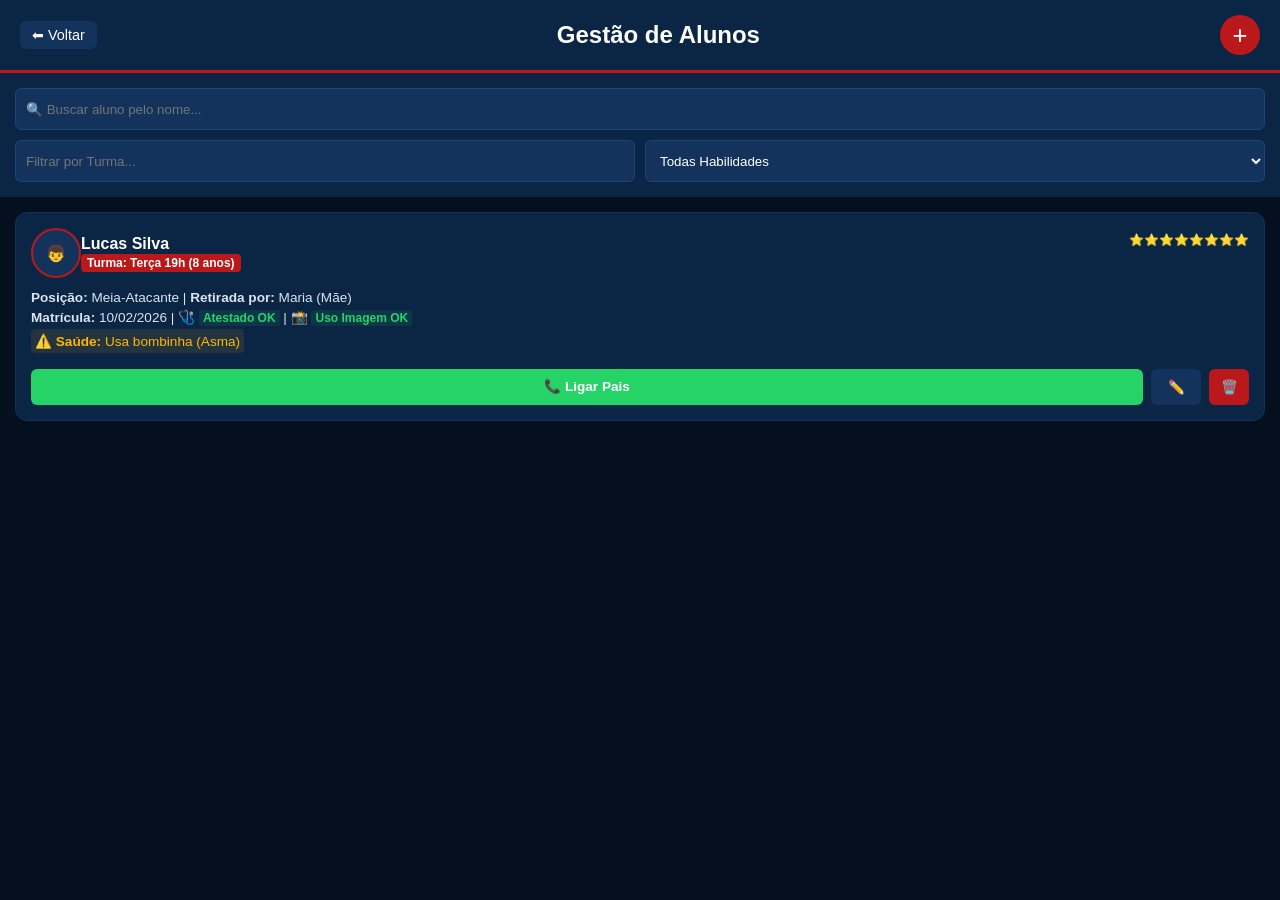
==== frontend/alunos/index.html @ 922cbb5a "feat: listagem de alunos atualizada com campos de saude e mascaras" ====
<!DOCTYPE html>
<html lang="pt-BR">
<head>
    <meta charset="UTF-8">
    <meta name="viewport" content="width=device-width, initial-scale=1.0">
    <title>FUT10 - Alunos</title>
    <link rel="stylesheet" href="style.css">
</head>
<body>
    <header class="main-header">
        <a href="../dashboard/index.html" class="btn-voltar">⬅ Voltar</a>
        <h2>Gestão de Alunos</h2>
        <button id="btn-novo-aluno" class="btn-add">+</button>
    </header>

    <section class="filtros-container">
        <input type="text" id="busca-nome" placeholder="🔍 Buscar aluno pelo nome...">
        <div class="filtros-seletores">
            <input type="text" id="filtro-turma-busca" placeholder="Filtrar por Turma...">
            <select id="filtro-habilidade">
                <option value="">Todas Habilidades</option>
                <option value="⭐⭐⭐⭐⭐⭐⭐⭐⭐⭐">⭐⭐⭐⭐⭐⭐⭐⭐⭐⭐ (10)</option>
                <option value="⭐⭐⭐⭐⭐⭐⭐⭐">⭐⭐⭐⭐⭐⭐⭐⭐+ (8+)</option>
            </select>
        </div>
    </section>

    <main class="alunos-lista" id="alunos-lista">
        <div class="aluno-card">
            <div class="aluno-header">
                <div class="aluno-foto-perfil" id="preview-card-foto">👦</div>
                <div class="aluno-titulo">
                    <h4>Lucas Silva</h4>
                    <span class="badge-categoria">Turma: Terça 19h (8 anos)</span>
                </div>
                <div class="aluno-estrelas">⭐⭐⭐⭐⭐⭐⭐⭐</div>
            </div>
            <div class="aluno-detalhes">
                <p><strong>Posição:</strong> Meia-Atacante | <strong>Retirada por:</strong> Maria (Mãe)</p>
                <p><strong>Matrícula:</strong> 10/02/2026 | 🩺 <strong class="badge-doc">Atestado OK</strong> | 📸 <strong class="badge-doc">Uso Imagem OK</strong></p>
                <p class="alerta-saude">⚠️ <strong>Saúde:</strong> Usa bombinha (Asma)</p>
            </div>
            <div class="aluno-acoes">
                <a href="tel:16999999999" class="btn-acao btn-ligar">📞 Ligar Pais</a>
                <button class="btn-acao btn-editar">✏️</button>
                <button class="btn-acao btn-excluir">🗑️</button>
            </div>
        </div>
    </main>
    <div id="modal-aluno" class="modal-overlay">
        <div class="modal-content">
            <div class="modal-header">
                <h3>Ficha Completa do Aluno</h3>
                <button id="btn-fechar-modal" class="btn-fechar">&times;</button>
            </div>

            <div class="tab-menu">
                <button class="tab-btn active" data-tab="dados-tecnicos">⚽ Técnico</button>
                <button class="tab-btn" data-tab="dados-responsaveis">👥 Família</button>
                <button class="tab-btn" data-tab="dados-saude">🏥 Saúde/Legal</button>
            </div>

            <form id="formAluno">
                <div id="dados-tecnicos" class="tab-content active">
                    <div class="foto-upload-container">
                        <div class="avatar-preview" id="foto-preview">📸</div>
                        <label class="btn-upload-foto">Selecionar Foto do Aluno<input type="file" accept="image/*" id="foto-aluno" style="display:none;"></label>
                    </div>
                    <div class="form-group"><label>Nome Completo:</label><input type="text" required></div>
                    <div class="form-row">
                        <div class="form-group"><label>Data Nascimento:</label><input type="date" id="data-nasc" required></div>
                        <div class="form-group"><label>Idade Calculada:</label><input type="text" id="idade-aluno" readonly placeholder="Calculada automáticamente"></div>
                    </div>
                    <div class="form-row">
                        <div class="form-group"><label>Turma (Digitação Manual):</label><input type="text" placeholder="Ex: Terça e Quinta às 19h" required></div>
                        <div class="form-group">
                            <label>Habilidade:</label>
                            <select id="select-habilidade">
                                <option value="⭐">⭐ (1 Estrela)</option><option value="⭐⭐">⭐⭐ (2 Estrelas)</option><option value="⭐⭐⭐">⭐⭐⭐ (3 Estrelas)</option><option value="⭐⭐⭐⭐">⭐⭐⭐⭐ (4 Estrelas)</option><option value="⭐⭐⭐⭐⭐">⭐⭐⭐⭐⭐ (5 Estrelas)</option><option value="⭐⭐⭐⭐⭐⭐">⭐⭐⭐⭐⭐⭐ (6 Estrelas)</option><option value="⭐⭐⭐⭐⭐⭐⭐">⭐⭐⭐⭐⭐⭐⭐ (7 Estrelas)</option><option value="⭐⭐⭐⭐⭐⭐⭐⭐">⭐⭐⭐⭐⭐⭐⭐⭐ (8 Estrelas)</option><option value="⭐⭐⭐⭐⭐⭐⭐⭐⭐">⭐⭐⭐⭐⭐⭐⭐⭐⭐ (9 Estrelas)</option><option value="⭐⭐⭐⭐⭐⭐⭐⭐⭐⭐">⭐⭐⭐⭐⭐⭐⭐⭐⭐⭐ (10 Estrelas)</option>
                            </select>
                        </div>
                    </div>
                    <div class="form-group"><label>Dia da Semana / Horário das Aulas:</label><input type="text" placeholder="Ex: Seg e Qua - 08:30 às 10:00"></div>
                    <div class="form-row">
                        <div class="form-group">
                            <label>Posição em Campo:</label>
                            <select>
                                <option>Goleiro</option><option>Zagueiro Central</option><option>Quarto Zagueiro</option><option>Lateral Direito</option><option>Lateral Esquerdo</option><option>Ala Direito</option><option>Ala Esquerdo</option><option>Primeiro Volante</option><option>Segundo Volante</option><option>Meia Central</option><option>Meia Direita</option><option>Meia Esquerda</option><option>Meia-Armador</option><option>Meia-Atacante</option><option>Ponta Direita</option><option>Ponta Esquerda</option><option>Segundo Atacante</option><option>Centroavante</option>
                            </select>
                        </div>
                        <div class="form-group"><label>Pé Chutador:</label><select><option>Destro</option><option>Canhoto</option><option>Ambidestro</option></select></div>
                    </div>
                    <div class="form-row">
                        <div class="form-group"><label>Camiseta:</label><input type="text"></div>
                        <div class="form-group"><label>Short:</label><input type="text"></div>
                        <div class="form-group"><label>Meião:</label><input type="text"></div>
                    </div>
                </div>

                <div id="dados-responsaveis" class="tab-content">
                    <div class="form-row">
                        <div class="form-group"><label>Data da Matrícula:</label><input type="date" required></div>
                        <div class="form-group"><label>CPF da Criança:</label><input type="text" class="mask-cpf" placeholder="000.000.000-00"></div>
                    </div>
                    <div class="form-group"><label>Nome do Responsável:</label><input type="text" placeholder="Pai, mãe ou tutor" required></div>
                    <div class="form-group"><label>CPF do Responsável:</label><input type="text" class="mask-cpf" placeholder="000.000.000-00"></div>
                    <div class="form-row">
                        <div class="form-group"><label>WhatsApp Principal:</label><input type="tel" class="mask-celular" placeholder="(00) 00000-0000" required></div>
                        <div class="form-group"><label>Número de Emergência:</label><input type="tel" class="mask-celular" placeholder="(00) 00000-0000"></div>
                    </div>
                    <div class="form-group"><label>Quem está autorizado a retirar a criança?</label><input type="text" placeholder="Ex: Mãe Maria ou Avô José" required></div>
                    <div class="checkbox-group"><input type="checkbox" id="tem-irmao"><label for="tem-irmao">Tem irmão matriculado?</label></div>
                </div>

                <div id="dados-saude" class="tab-content">
                    <div class="checkbox-group safety-check"><input type="checkbox" id="atestado-dia"><label for="atestado-dia">Nordestino? 🩺 Atestado Médico em Dia?</label></div>
                    <div class="checkbox-group safety-check"><input type="checkbox" id="uso-imagem"><label for="uso-imagem">📸 Autorização de Uso de Imagem?</label></div>
                    <div class="form-group" style="margin-top:15px;"><label>Restrições de Saúde (Asma, Bronquite, Coração, etc):</label><textarea rows="2"></textarea></div>
                    <div class="form-group"><label>Alergias ou Medicamentos Contínuos:</label><input type="text"></div>
                    <div class="form-row">
                        <div class="form-group"><label>Convênio:</label><input type="text"></div>
                        <div class="form-group"><label>Nº Carteirinha:</label><input type="text"></div>
                    </div>
                </div>
                <button type="submit" class="btn-salvar-aluno">Salvar Ficha do Aluno</button>
            </form>
        </div>
    </div>
    <script src="script.js"></script>
</body>
</html>
---- frontend/alunos/style.css ----
* { margin: 0; padding: 0; box-sizing: border-box; font-family: sans-serif; }
body { background-color: #05101e; color: #ffffff; padding-bottom: 20px; }

.main-header {
    background-color: #0b2545; padding: 15px 20px; display: flex;
    justify-content: space-between; align-items: center; border-bottom: 3px solid #ba181b;
}
.btn-voltar { color: white; text-decoration: none; font-size: 0.9rem; background-color: #13335c; padding: 6px 12px; border-radius: 6px; }
.btn-add { background-color: #ba181b; color: white; border: none; width: 40px; height: 40px; border-radius: 50%; font-size: 1.6rem; cursor: pointer; }

.filtros-container { padding: 15px; background-color: #0b2545; margin-bottom: 15px; display: flex; flex-direction: column; gap: 10px; }
.filtros-container input, .filtros-container select { width: 100%; height: 42px; background-color: #13335c; border: 1px solid #1d4474; border-radius: 6px; color: white; padding: 0 10px; }
.filtros-seletores { display: flex; gap: 10px; }

.alunos-lista { padding: 0 15px; display: flex; flex-direction: column; gap: 15px; }
.aluno-card { background-color: #0b2545; border: 1px solid #13335c; border-radius: 12px; padding: 15px; }
.aluno-header { display: flex; align-items: center; margin-bottom: 12px; position: relative; }
.aluno-foto-perfil { width: 50px; height: 50px; background-color: #13335c; border-radius: 50%; display: flex; justify-content: center; align-items: center; overflow: hidden; border: 2px solid #ba181b; }
.aluno-foto-perfil img { width: 100%; height: 100%; object-fit: cover; }
.badge-categoria { background-color: #ba181b; font-size: 0.75rem; padding: 2px 6px; border-radius: 4px; font-weight: bold; }
.aluno-estrelas { position: absolute; right: 0; top: 5px; color: #ffd700; font-size: 0.75rem; }
.aluno-detalhes p { font-size: 0.85rem; color: #dae3ef; margin-bottom: 4px; }
.badge-doc { color: #25d366; background-color: rgba(37, 211, 102, 0.1); padding: 1px 4px; border-radius: 3px; font-size: 0.75rem; }
.alerta-saude { color: #ffb703 !important; background-color: rgba(255, 183, 3, 0.1); padding: 4px; border-radius: 4px; display: inline-block; }
.aluno-acoes { margin-top: 12px; display: flex; gap: 8px; }
.btn-acao { flex: 1; height: 36px; border: none; border-radius: 6px; font-weight: bold; font-size: 0.85rem; cursor: pointer; }
.btn-ligar { background-color: #25d366; color: white; text-align: center; text-decoration: none; line-height: 36px; }
.btn-editar { background-color: #13335c; color: white; flex: 0 0 50px; }
.btn-excluir { background-color: #ba181b; color: white; flex: 0 0 40px; }
.modal-overlay { display: none; position: fixed; top: 0; left: 0; width: 100%; height: 100%; background-color: rgba(0,0,0,0.7); justify-content: center; align-items: flex-end; z-index: 1000; }
.modal-content { background-color: #0b2545; width: 100%; max-height: 95vh; border-radius: 20px 20px 0 0; padding: 20px; overflow-y: auto; }
.modal-header { display: flex; justify-content: space-between; align-items: center; margin-bottom: 15px; }
.btn-fechar { background: none; border: none; color: white; font-size: 2rem; cursor: pointer; }

.tab-menu { display: flex; background-color: #13335c; border-radius: 8px; padding: 4px; margin-bottom: 15px; }
.tab-btn { flex: 1; background: none; border: none; color: #dae3ef; padding: 10px 0; font-weight: bold; font-size: 0.85rem; cursor: pointer; border-radius: 6px; }
.tab-btn.active { background-color: #ba181b; color: white; }
.tab-content { display: none; }
.tab-content.active { display: block; }

.foto-upload-container { display: flex; flex-direction: column; align-items: center; gap: 10px; margin-bottom: 15px; background: #13335c; padding: 10px; border-radius: 10px; }
.avatar-preview { width: 70px; height: 70px; background-color: #0b2545; border-radius: 50%; display: flex; justify-content: center; align-items: center; font-size: 2rem; overflow: hidden; border: 2px solid #ba181b; }
.avatar-preview img { width: 100%; height: 100%; object-fit: cover; }
.btn-upload-foto { background-color: #ba181b; color: white; padding: 6px 12px; border-radius: 6px; cursor: pointer; font-size: 0.8rem; font-weight: bold; }

.form-group { margin-bottom: 12px; }
.form-group label { display: block; margin-bottom: 4px; font-size: 0.85rem; color: #dae3ef; }
.form-group input, .form-group select, .form-group textarea { width: 100%; background-color: #13335c; border: 1px solid #1d4474; border-radius: 6px; color: white; padding: 10px; font-size: 0.95rem; outline: none; }
.form-group input[readonly] { background-color: #05101e; color: #ffb703; border-color: #13335c; font-weight: bold; }
.form-row { display: flex; gap: 10px; }
.form-row .form-group { flex: 1; }

.checkbox-group { display: flex; align-items: center; gap: 10px; margin-top: 10px; background-color: #13335c; padding: 10px; border-radius: 6px; }
.checkbox-group input { width: 20px; height: 20px; }
.safety-check { border-left: 4px solid #ba181b; }
.btn-salvar-aluno { width: 100%; height: 48px; background-color: #ba181b; color: white; border: none; border-radius: 8px; font-size: 1.1rem; font-weight: bold; margin-top: 15px; cursor: pointer; }
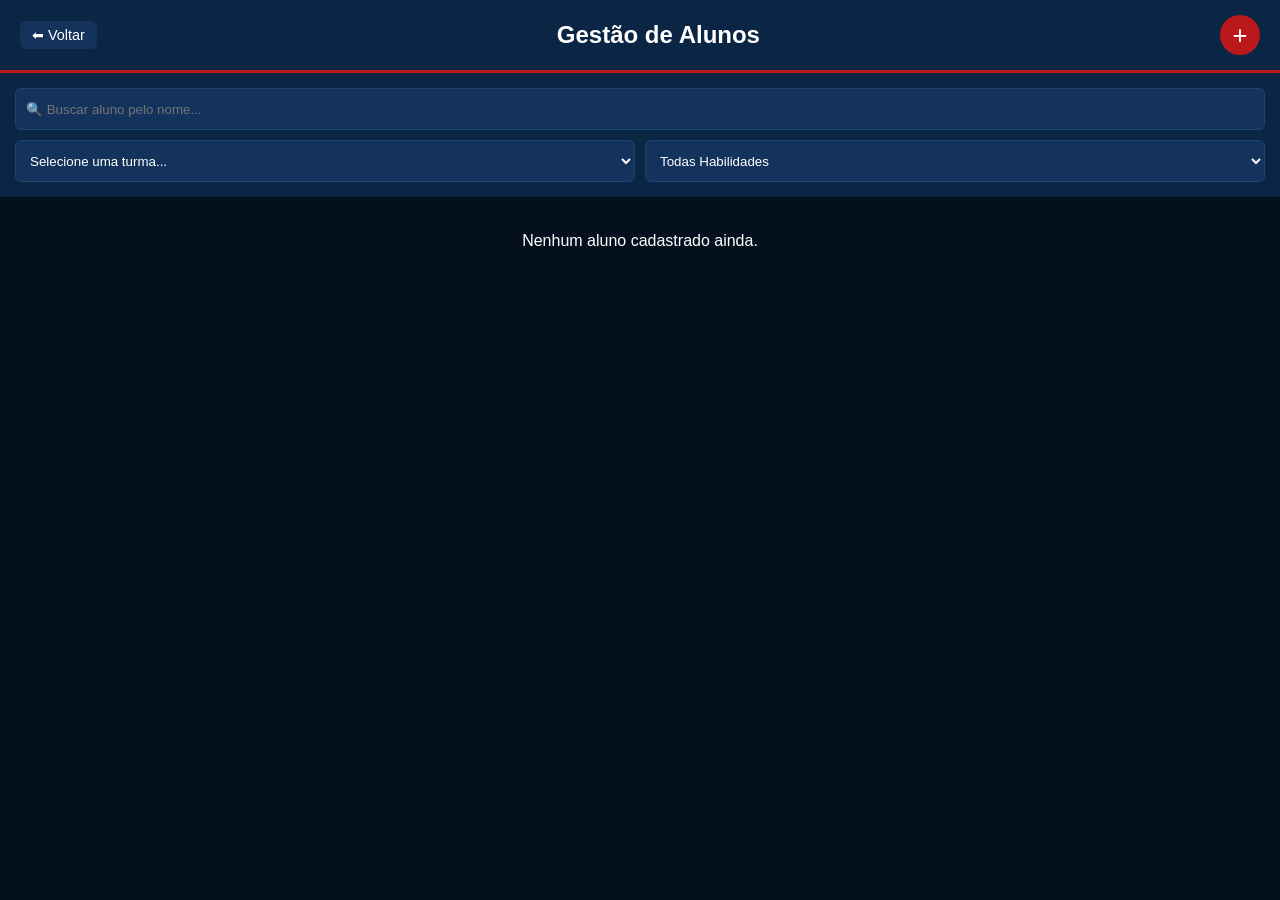
==== commit 1412ca5d: "feat: ajusta exibicao do card de alunos, adiciona frequencia semanal e filtro de turma dinamico" ====
--- a/frontend/alunos/index.html
+++ b/frontend/alunos/index.html
@@ -16,7 +16,9 @@
     <section class="filtros-container">
         <input type="text" id="busca-nome" placeholder="🔍 Buscar aluno pelo nome...">
         <div class="filtros-seletores">
-            <input type="text" id="filtro-turma-busca" placeholder="Filtrar por Turma...">
+            <select id="filtro-turma-busca">
+                <option value="">Selecione uma turma...</option>
+            </select>
             <select id="filtro-habilidade">
                 <option value="">Todas Habilidades</option>
                 <option value="⭐⭐⭐⭐⭐⭐⭐⭐⭐⭐">⭐⭐⭐⭐⭐⭐⭐⭐⭐⭐ (10)</option>
@@ -25,28 +27,8 @@
         </div>
     </section>
 
-    <main class="alunos-lista" id="alunos-lista">
-        <div class="aluno-card">
-            <div class="aluno-header">
-                <div class="aluno-foto-perfil" id="preview-card-foto">👦</div>
-                <div class="aluno-titulo">
-                    <h4>Lucas Silva</h4>
-                    <span class="badge-categoria">Turma: Terça 19h (8 anos)</span>
-                </div>
-                <div class="aluno-estrelas">⭐⭐⭐⭐⭐⭐⭐⭐</div>
-            </div>
-            <div class="aluno-detalhes">
-                <p><strong>Posição:</strong> Meia-Atacante | <strong>Retirada por:</strong> Maria (Mãe)</p>
-                <p><strong>Matrícula:</strong> 10/02/2026 | 🩺 <strong class="badge-doc">Atestado OK</strong> | 📸 <strong class="badge-doc">Uso Imagem OK</strong></p>
-                <p class="alerta-saude">⚠️ <strong>Saúde:</strong> Usa bombinha (Asma)</p>
-            </div>
-            <div class="aluno-acoes">
-                <a href="tel:16999999999" class="btn-acao btn-ligar">📞 Ligar Pais</a>
-                <button class="btn-acao btn-editar">✏️</button>
-                <button class="btn-acao btn-excluir">🗑️</button>
-            </div>
-        </div>
-    </main>
+    <main class="alunos-lista" id="alunos-lista"></main>
+
     <div id="modal-aluno" class="modal-overlay">
         <div class="modal-content">
             <div class="modal-header">
@@ -61,65 +43,76 @@
             </div>
 
             <form id="formAluno">
+                <input type="hidden" id="aluno-id">
+
                 <div id="dados-tecnicos" class="tab-content active">
                     <div class="foto-upload-container">
                         <div class="avatar-preview" id="foto-preview">📸</div>
-                        <label class="btn-upload-foto">Selecionar Foto do Aluno<input type="file" accept="image/*" id="foto-aluno" style="display:none;"></label>
+                        <label class="btn-upload-foto">Selecionar Foto<input type="file" accept="image/*" id="foto-aluno" style="display:none;"></label>
                     </div>
-                    <div class="form-group"><label>Nome Completo:</label><input type="text" required></div>
+                    <div class="form-group"><label>Nome Completo:</label><input type="text" id="aluno-nome" required></div>
                     <div class="form-row">
                         <div class="form-group"><label>Data Nascimento:</label><input type="date" id="data-nasc" required></div>
-                        <div class="form-group"><label>Idade Calculada:</label><input type="text" id="idade-aluno" readonly placeholder="Calculada automáticamente"></div>
+                        <div class="form-group"><label>Idade Calculada:</label><input type="text" id="idade-aluno" readonly placeholder="Calculada automaticamente"></div>
                     </div>
                     <div class="form-row">
-                        <div class="form-group"><label>Turma (Digitação Manual):</label><input type="text" placeholder="Ex: Terça e Quinta às 19h" required></div>
+                        <div class="form-group"><label>Turma (Digitação Manual):</label><input type="text" id="aluno-turma" placeholder="Ex: Terça 19h" required></div>
+                        <div class="form-group">
+                            <label>Frequência Semanal:</label>
+                            <select id="aluno-frequencia">
+                                <option value="1x na semana">1x na semana</option>
+                                <option value="2x na semana">2x na semana</option>
+                            </select>
+                        </div>
+                    </div>
+                    <div class="form-row">
                         <div class="form-group">
                             <label>Habilidade:</label>
                             <select id="select-habilidade">
                                 <option value="⭐">⭐ (1 Estrela)</option><option value="⭐⭐">⭐⭐ (2 Estrelas)</option><option value="⭐⭐⭐">⭐⭐⭐ (3 Estrelas)</option><option value="⭐⭐⭐⭐">⭐⭐⭐⭐ (4 Estrelas)</option><option value="⭐⭐⭐⭐⭐">⭐⭐⭐⭐⭐ (5 Estrelas)</option><option value="⭐⭐⭐⭐⭐⭐">⭐⭐⭐⭐⭐⭐ (6 Estrelas)</option><option value="⭐⭐⭐⭐⭐⭐⭐">⭐⭐⭐⭐⭐⭐⭐ (7 Estrelas)</option><option value="⭐⭐⭐⭐⭐⭐⭐⭐">⭐⭐⭐⭐⭐⭐⭐⭐ (8 Estrelas)</option><option value="⭐⭐⭐⭐⭐⭐⭐⭐⭐">⭐⭐⭐⭐⭐⭐⭐⭐⭐ (9 Estrelas)</option><option value="⭐⭐⭐⭐⭐⭐⭐⭐⭐⭐">⭐⭐⭐⭐⭐⭐⭐⭐⭐⭐ (10 Estrelas)</option>
                             </select>
                         </div>
+                        <div class="form-group"><label>Dia da Semana / Horário das Aulas:</label><input type="text" id="aluno-horario" placeholder="Ex: Seg e Qua - 08:30" required></div>
                     </div>
-                    <div class="form-group"><label>Dia da Semana / Horário das Aulas:</label><input type="text" placeholder="Ex: Seg e Qua - 08:30 às 10:00"></div>
                     <div class="form-row">
                         <div class="form-group">
                             <label>Posição em Campo:</label>
-                            <select>
-                                <option>Goleiro</option><option>Zagueiro Central</option><option>Quarto Zagueiro</option><option>Lateral Direito</option><option>Lateral Esquerdo</option><option>Ala Direito</option><option>Ala Esquerdo</option><option>Primeiro Volante</option><option>Segundo Volante</option><option>Meia Central</option><option>Meia Direita</option><option>Meia Esquerda</option><option>Meia-Armador</option><option>Meia-Atacante</option><option>Ponta Direita</option><option>Ponta Esquerda</option><option>Segundo Atacante</option><option>Centroavante</option>
+                            <select id="aluno-posicao">
+                                <option>Goleiro</option><option>Zagueiro Central</option><option>Quarto Zagueiro</option><option>Lateral Direito</option><option>Lateral Esquerdo</option><option>Ala Direito</option><option>Ala Esquerdo</option><option>Primeiro Volante</option><option>Segundo Volante</option><option>Meia Central</option><option>Meia Direita</option><option>Meia Esquerda</option><option>Meia-Armador</option><option>Meia-Atacante</option><option>Ponta Direito</option><option>Ponta Esquerda</option><option>Segundo Atacante</option><option>Centroavante</option>
                             </select>
                         </div>
-                        <div class="form-group"><label>Pé Chutador:</label><select><option>Destro</option><option>Canhoto</option><option>Ambidestro</option></select></div>
+                        <div class="form-group"><label>Pé Chutador:</label><select id="aluno-pe"><option>Destro</option><option>Canhoto</option><option>Ambidestro</option></select></div>
                     </div>
                     <div class="form-row">
-                        <div class="form-group"><label>Camiseta:</label><input type="text"></div>
-                        <div class="form-group"><label>Short:</label><input type="text"></div>
-                        <div class="form-group"><label>Meião:</label><input type="text"></div>
+                        <div class="form-group"><label>Camiseta:</label><input type="text" id="aluno-camiseta"></div>
+                        <div class="form-group"><label>Short:</label><input type="text" id="aluno-short"></div>
+                        <div class="form-group"><label>Meião:</label><input type="text" id="aluno-meiao"></div>
                     </div>
                 </div>
 
                 <div id="dados-responsaveis" class="tab-content">
                     <div class="form-row">
-                        <div class="form-group"><label>Data da Matrícula:</label><input type="date" required></div>
-                        <div class="form-group"><label>CPF da Criança:</label><input type="text" class="mask-cpf" placeholder="000.000.000-00"></div>
+                        <div class="form-group"><label>Data da Matrícula:</label><input type="date" id="aluno-matricula" required></div>
+                        <div class="form-group"><label>CPF da Criança:</label><input type="text" class="mask-cpf" id="aluno-cpf-crianca" placeholder="000.000.000-00"></div>
                     </div>
-                    <div class="form-group"><label>Nome do Responsável:</label><input type="text" placeholder="Pai, mãe ou tutor" required></div>
-                    <div class="form-group"><label>CPF do Responsável:</label><input type="text" class="mask-cpf" placeholder="000.000.000-00"></div>
+                    <div class="form-group"><label>Nome do Responsável:</label><input type="text" id="aluno-responsavel" placeholder="Pai, mãe ou tutor" required></div>
+                    <div class="form-group"><label>CPF do Responsável:</label><input type="text" class="mask-cpf" id="aluno-cpf-resp" placeholder="000.000.000-00"></div>
                     <div class="form-row">
-                        <div class="form-group"><label>WhatsApp Principal:</label><input type="tel" class="mask-celular" placeholder="(00) 00000-0000" required></div>
-                        <div class="form-group"><label>Número de Emergência:</label><input type="tel" class="mask-celular" placeholder="(00) 00000-0000"></div>
+                        <div class="form-group"><label>WhatsApp Principal:</label><input type="tel" class="mask-celular" id="aluno-whatsapp" placeholder="(00) 00000-0000" required></div>
+                        <div class="form-group"><label>Número de Emergência:</label><input type="tel" class="mask-celular" id="aluno-emergencia" placeholder="(00) 00000-0000" required></div>
                     </div>
-                    <div class="form-group"><label>Quem está autorizado a retirar a criança?</label><input type="text" placeholder="Ex: Mãe Maria ou Avô José" required></div>
+                    <div class="form-group"><label>Quem está autorizado a retirar a criança?</label><input type="text" id="aluno-retirada" placeholder="Ex: Mãe Maria ou Avô José" required></div>
                     <div class="checkbox-group"><input type="checkbox" id="tem-irmao"><label for="tem-irmao">Tem irmão matriculado?</label></div>
                 </div>
 
                 <div id="dados-saude" class="tab-content">
-                    <div class="checkbox-group safety-check"><input type="checkbox" id="atestado-dia"><label for="atestado-dia">Nordestino? 🩺 Atestado Médico em Dia?</label></div>
+                    <div class="checkbox-group safety-check"><input type="checkbox" id="atestado-dia"><label for="atestado-dia">🩺 Atestado Médico em Dia?</label></div>
                     <div class="checkbox-group safety-check"><input type="checkbox" id="uso-imagem"><label for="uso-imagem">📸 Autorização de Uso de Imagem?</label></div>
-                    <div class="form-group" style="margin-top:15px;"><label>Restrições de Saúde (Asma, Bronquite, Coração, etc):</label><textarea rows="2"></textarea></div>
-                    <div class="form-group"><label>Alergias ou Medicamentos Contínuos:</label><input type="text"></div>
+                    <div class="form-group" style="margin-top:15px;"><label>Restrições de Saúde (Asma, Bronquite, Coração, etc):</label><textarea id="aluno-saude" rows="2"></textarea></div>
+                    <div class="form-group"><label>Alergias ou Medicamentos Contínuos:</label><input type="text" id="aluno-alergias"></div>
                     <div class="form-row">
-                        <div class="form-group"><label>Convênio:</label><input type="text"></div>
-                        <div class="form-group"><label>Nº Carteirinha:</label><input type="text"></div>
+                        <div class="form-group"><label>Convênio:</label><input type="text" id="aluno-convenio"></div>
+                        <div class="form-group"><label>Nº Carteirinha:</label><input type="text" id="aluno-carteirinha"></div>
                     </div>
                 </div>
                 <button type="submit" class="btn-salvar-aluno">Salvar Ficha do Aluno</button>
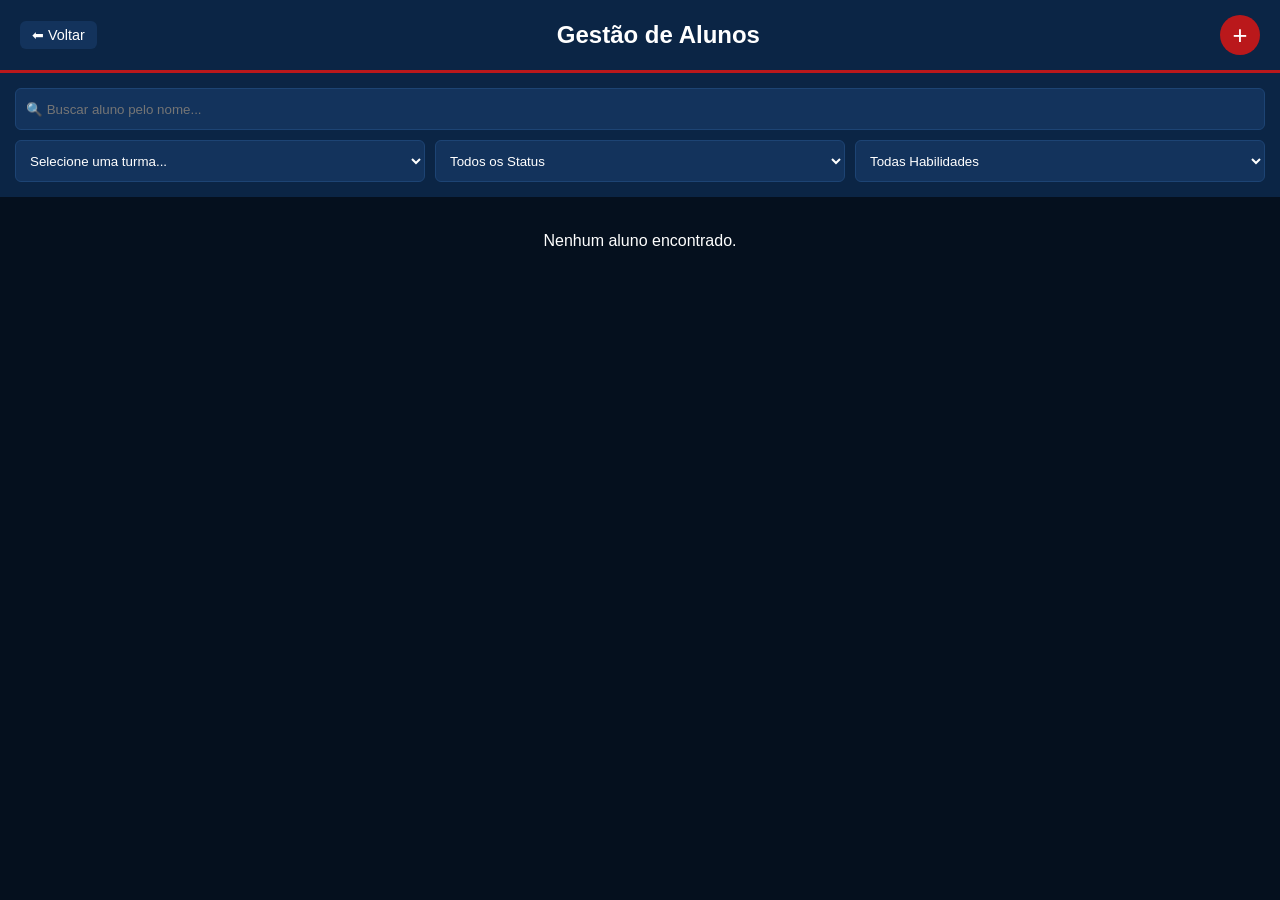
==== commit 73b49041: "feat: adiciona controle de status ativo/inativo e trava de 20 alunos" ====
--- a/frontend/alunos/index.html
+++ b/frontend/alunos/index.html
@@ -18,6 +18,11 @@
         <div class="filtros-seletores">
             <select id="filtro-turma-busca">
                 <option value="">Selecione uma turma...</option>
+            </select>
+            <select id="filtro-status-busca">
+                <option value="">Todos os Status</option>
+                <option value="ATIVO">🟢 Ativos</option>
+                <option value="INATIVO">🔴 Inativos</option>
             </select>
             <select id="filtro-habilidade">
                 <option value="">Todas Habilidades</option>
@@ -50,13 +55,16 @@
                         <div class="avatar-preview" id="foto-preview">📸</div>
                         <label class="btn-upload-foto">Selecionar Foto<input type="file" accept="image/*" id="foto-aluno" style="display:none;"></label>
                     </div>
-                    <div class="form-group"><label>Nome Completo:</label><input type="text" id="aluno-nome" required></div>
+                    <div class="form-row">
+                        <div class="form-group"><label>Nome Completo:</label><input type="text" id="aluno-nome" required></div>
+                        <div class="form-group"><label>Situação do Cadastro:</label><input type="text" id="aluno-status-exibicao" readonly value="ATIVO" style="font-weight: bold; text-align: center;"></div>
+                    </div>
                     <div class="form-row">
                         <div class="form-group"><label>Data Nascimento:</label><input type="date" id="data-nasc" required></div>
                         <div class="form-group"><label>Idade Calculada:</label><input type="text" id="idade-aluno" readonly placeholder="Calculada automaticamente"></div>
                     </div>
                     <div class="form-row">
-                        <div class="form-group"><label>Turma (Digitação Manual):</label><input type="text" id="aluno-turma" placeholder="Ex: Terça 19h" required></div>
+                        <div class="form-group"><label>Turma:</label><input type="text" id="aluno-turma" placeholder="Ex: SUB-5" required></div>
                         <div class="form-group">
                             <label>Frequência Semanal:</label>
                             <select id="aluno-frequencia">
@@ -69,7 +77,7 @@
                         <div class="form-group">
                             <label>Habilidade:</label>
                             <select id="select-habilidade">
-                                <option value="⭐">⭐ (1 Estrela)</option><option value="⭐⭐">⭐⭐ (2 Estrelas)</option><option value="⭐⭐⭐">⭐⭐⭐ (3 Estrelas)</option><option value="⭐⭐⭐⭐">⭐⭐⭐⭐ (4 Estrelas)</option><option value="⭐⭐⭐⭐⭐">⭐⭐⭐⭐⭐ (5 Estrelas)</option><option value="⭐⭐⭐⭐⭐⭐">⭐⭐⭐⭐⭐⭐ (6 Estrelas)</option><option value="⭐⭐⭐⭐⭐⭐⭐">⭐⭐⭐⭐⭐⭐⭐ (7 Estrelas)</option><option value="⭐⭐⭐⭐⭐⭐⭐⭐">⭐⭐⭐⭐⭐⭐⭐⭐ (8 Estrelas)</option><option value="⭐⭐⭐⭐⭐⭐⭐⭐⭐">⭐⭐⭐⭐⭐⭐⭐⭐⭐ (9 Estrelas)</option><option value="⭐⭐⭐⭐⭐⭐⭐⭐⭐⭐">⭐⭐⭐⭐⭐⭐⭐⭐⭐⭐ (10 Estrelas)</option>
+                                <option value="⭐">⭐</option><option value="⭐⭐">⭐⭐</option><option value="⭐⭐⭐">⭐⭐⭐</option><option value="⭐⭐⭐⭐">⭐⭐⭐⭐</option><option value="⭐⭐⭐⭐⭐">⭐⭐⭐⭐⭐</option><option value="⭐⭐⭐⭐⭐⭐">⭐⭐⭐⭐⭐⭐</option><option value="⭐⭐⭐⭐⭐⭐⭐">⭐⭐⭐⭐⭐⭐⭐</option><option value="⭐⭐⭐⭐⭐⭐⭐⭐">⭐⭐⭐⭐⭐⭐⭐⭐</option><option value="⭐⭐⭐⭐⭐⭐⭐⭐⭐">⭐⭐⭐⭐⭐⭐⭐⭐⭐</option><option value="⭐⭐⭐⭐⭐⭐⭐⭐⭐⭐">⭐⭐⭐⭐⭐⭐⭐⭐⭐⭐</option>
                             </select>
                         </div>
                         <div class="form-group"><label>Dia da Semana / Horário das Aulas:</label><input type="text" id="aluno-horario" placeholder="Ex: Seg e Qua - 08:30" required></div>
--- a/frontend/alunos/style.css
+++ b/frontend/alunos/style.css
@@ -1,56 +1,370 @@
-* { margin: 0; padding: 0; box-sizing: border-box; font-family: sans-serif; }
-body { background-color: #05101e; color: #ffffff; padding-bottom: 20px; }
+* {
+    margin: 0;
+    padding: 0;
+    box-sizing: border-box;
+    font-family: sans-serif;
+}
+
+body {
+    background-color: #05101e;
+    color: #ffffff;
+    padding-bottom: 20px;
+}
 
 .main-header {
-    background-color: #0b2545; padding: 15px 20px; display: flex;
-    justify-content: space-between; align-items: center; border-bottom: 3px solid #ba181b;
-}
-.btn-voltar { color: white; text-decoration: none; font-size: 0.9rem; background-color: #13335c; padding: 6px 12px; border-radius: 6px; }
-.btn-add { background-color: #ba181b; color: white; border: none; width: 40px; height: 40px; border-radius: 50%; font-size: 1.6rem; cursor: pointer; }
-
-.filtros-container { padding: 15px; background-color: #0b2545; margin-bottom: 15px; display: flex; flex-direction: column; gap: 10px; }
-.filtros-container input, .filtros-container select { width: 100%; height: 42px; background-color: #13335c; border: 1px solid #1d4474; border-radius: 6px; color: white; padding: 0 10px; }
-.filtros-seletores { display: flex; gap: 10px; }
-
-.alunos-lista { padding: 0 15px; display: flex; flex-direction: column; gap: 15px; }
-.aluno-card { background-color: #0b2545; border: 1px solid #13335c; border-radius: 12px; padding: 15px; }
-.aluno-header { display: flex; align-items: center; margin-bottom: 12px; position: relative; }
-.aluno-foto-perfil { width: 50px; height: 50px; background-color: #13335c; border-radius: 50%; display: flex; justify-content: center; align-items: center; overflow: hidden; border: 2px solid #ba181b; }
-.aluno-foto-perfil img { width: 100%; height: 100%; object-fit: cover; }
-.badge-categoria { background-color: #ba181b; font-size: 0.75rem; padding: 2px 6px; border-radius: 4px; font-weight: bold; }
-.aluno-estrelas { position: absolute; right: 0; top: 5px; color: #ffd700; font-size: 0.75rem; }
-.aluno-detalhes p { font-size: 0.85rem; color: #dae3ef; margin-bottom: 4px; }
-.badge-doc { color: #25d366; background-color: rgba(37, 211, 102, 0.1); padding: 1px 4px; border-radius: 3px; font-size: 0.75rem; }
-.alerta-saude { color: #ffb703 !important; background-color: rgba(255, 183, 3, 0.1); padding: 4px; border-radius: 4px; display: inline-block; }
-.aluno-acoes { margin-top: 12px; display: flex; gap: 8px; }
-.btn-acao { flex: 1; height: 36px; border: none; border-radius: 6px; font-weight: bold; font-size: 0.85rem; cursor: pointer; }
-.btn-ligar { background-color: #25d366; color: white; text-align: center; text-decoration: none; line-height: 36px; }
-.btn-editar { background-color: #13335c; color: white; flex: 0 0 50px; }
-.btn-excluir { background-color: #ba181b; color: white; flex: 0 0 40px; }
-.modal-overlay { display: none; position: fixed; top: 0; left: 0; width: 100%; height: 100%; background-color: rgba(0,0,0,0.7); justify-content: center; align-items: flex-end; z-index: 1000; }
-.modal-content { background-color: #0b2545; width: 100%; max-height: 95vh; border-radius: 20px 20px 0 0; padding: 20px; overflow-y: auto; }
-.modal-header { display: flex; justify-content: space-between; align-items: center; margin-bottom: 15px; }
-.btn-fechar { background: none; border: none; color: white; font-size: 2rem; cursor: pointer; }
-
-.tab-menu { display: flex; background-color: #13335c; border-radius: 8px; padding: 4px; margin-bottom: 15px; }
-.tab-btn { flex: 1; background: none; border: none; color: #dae3ef; padding: 10px 0; font-weight: bold; font-size: 0.85rem; cursor: pointer; border-radius: 6px; }
-.tab-btn.active { background-color: #ba181b; color: white; }
-.tab-content { display: none; }
-.tab-content.active { display: block; }
-
-.foto-upload-container { display: flex; flex-direction: column; align-items: center; gap: 10px; margin-bottom: 15px; background: #13335c; padding: 10px; border-radius: 10px; }
-.avatar-preview { width: 70px; height: 70px; background-color: #0b2545; border-radius: 50%; display: flex; justify-content: center; align-items: center; font-size: 2rem; overflow: hidden; border: 2px solid #ba181b; }
-.avatar-preview img { width: 100%; height: 100%; object-fit: cover; }
-.btn-upload-foto { background-color: #ba181b; color: white; padding: 6px 12px; border-radius: 6px; cursor: pointer; font-size: 0.8rem; font-weight: bold; }
-
-.form-group { margin-bottom: 12px; }
-.form-group label { display: block; margin-bottom: 4px; font-size: 0.85rem; color: #dae3ef; }
-.form-group input, .form-group select, .form-group textarea { width: 100%; background-color: #13335c; border: 1px solid #1d4474; border-radius: 6px; color: white; padding: 10px; font-size: 0.95rem; outline: none; }
-.form-group input[readonly] { background-color: #05101e; color: #ffb703; border-color: #13335c; font-weight: bold; }
-.form-row { display: flex; gap: 10px; }
-.form-row .form-group { flex: 1; }
-
-.checkbox-group { display: flex; align-items: center; gap: 10px; margin-top: 10px; background-color: #13335c; padding: 10px; border-radius: 6px; }
-.checkbox-group input { width: 20px; height: 20px; }
-.safety-check { border-left: 4px solid #ba181b; }
-.btn-salvar-aluno { width: 100%; height: 48px; background-color: #ba181b; color: white; border: none; border-radius: 8px; font-size: 1.1rem; font-weight: bold; margin-top: 15px; cursor: pointer; }+    background-color: #0b2545;
+    padding: 15px 20px;
+    display: flex;
+    justify-content: space-between;
+    align-items: center;
+    border-bottom: 3px solid #ba181b;
+}
+
+.btn-voltar {
+    color: white;
+    text-decoration: none;
+    font-size: 0.9rem;
+    background-color: #13335c;
+    padding: 6px 12px;
+    border-radius: 6px;
+}
+
+.btn-add {
+    background-color: #ba181b;
+    color: white;
+    border: none;
+    width: 40px;
+    height: 40px;
+    border-radius: 50%;
+    font-size: 1.6rem;
+    cursor: pointer;
+}
+
+.filtros-container {
+    padding: 15px;
+    background-color: #0b2545;
+    margin-bottom: 15px;
+    display: flex;
+    flex-direction: column;
+    gap: 10px;
+}
+
+.filtros-container input, 
+.filtros-container select {
+    width: 100%;
+    height: 42px;
+    background-color: #13335c;
+    border: 1px solid #1d4474;
+    border-radius: 6px;
+    color: white;
+    padding: 0 10px;
+}
+
+.filtros-seletores {
+    display: flex;
+    gap: 10px;
+}
+
+.alunos-lista {
+    padding: 0 15px;
+    display: flex;
+    flex-direction: column;
+    gap: 15px;
+}
+
+.aluno-card {
+    background-color: #0b2545;
+    border: 1px solid #13335c;
+    border-radius: 12px;
+    padding: 15px;
+}
+
+.aluno-header {
+    display: flex;
+    align-items: center;
+    margin-bottom: 12px;
+    position: relative;
+}
+
+.aluno-foto-perfil {
+    width: 50px;
+    height: 50px;
+    background-color: #13335c;
+    border-radius: 50%;
+    display: flex;
+    justify-content: center;
+    align-items: center;
+    overflow: hidden;
+    transition: border-color 0.3s ease;
+}
+
+/* Modificadores de status para bordas das fotos */
+.status-ativo {
+    border: 3px solid #25d366 !important;
+}
+
+.status-inativo {
+    border: 3px solid #ba181b !important;
+}
+
+.aluno-foto-perfil img {
+    width: 100%;
+    height: 100%;
+    object-fit: cover;
+}
+
+.badge-categoria {
+    background-color: #ba181b;
+    font-size: 0.75rem;
+    padding: 2px 6px;
+    border-radius: 4px;
+    font-weight: bold;
+}
+
+.aluno-estrelas {
+    position: absolute;
+    right: 0;
+    top: 5px;
+    color: #ffd700;
+    font-size: 0.75rem;
+}
+
+.aluno-detalhes p {
+    font-size: 0.85rem;
+    color: #dae3ef;
+    margin-bottom: 4px;
+}
+
+.badge-doc {
+    color: #25d366;
+    background-color: rgba(37, 211, 102, 0.1);
+    padding: 1px 4px;
+    border-radius: 3px;
+    font-size: 0.75rem;
+}
+
+.alerta-saude {
+    color: #ffb703 !important;
+    background-color: rgba(255, 183, 3, 0.1);
+    padding: 4px;
+    border-radius: 4px;
+    display: inline-block;
+}
+
+.aluno-acoes {
+    margin-top: 12px;
+    display: flex;
+    gap: 8px;
+}
+
+.btn-acao {
+    flex: 1;
+    height: 36px;
+    border: none;
+    border-radius: 6px;
+    font-weight: bold;
+    font-size: 0.85rem;
+    cursor: pointer;
+}
+
+.btn-ligar {
+    background-color: #25d366;
+    color: white;
+    text-align: center;
+    text-decoration: none;
+    line-height: 36px;
+}
+
+.btn-editar {
+    background-color: #13335c;
+    color: white;
+    flex: 0 0 50px;
+}
+
+.btn-excluir {
+    background-color: #ba181b;
+    color: white;
+    flex: 0 0 40px;
+}
+
+.modal-overlay {
+    display: none;
+    position: fixed;
+    top: 0;
+    left: 0;
+    width: 100%;
+    height: 100%;
+    background-color: rgba(0, 0, 0, 0.7);
+    justify-content: center;
+    align-items: flex-end;
+    z-index: 1000;
+}
+
+.modal-content {
+    background-color: #0b2545;
+    width: 100%;
+    max-height: 95vh;
+    border-radius: 20px 20px 0 0;
+    padding: 20px;
+    overflow-y: auto;
+}
+
+.modal-header {
+    display: flex;
+    justify-content: space-between;
+    align-items: center;
+    margin-bottom: 15px;
+}
+
+.btn-fechar {
+    background: none;
+    border: none;
+    color: white;
+    font-size: 2rem;
+    cursor: pointer;
+}
+
+.tab-menu {
+    display: flex;
+    background-color: #13335c;
+    border-radius: 8px;
+    padding: 4px;
+    margin-bottom: 15px;
+}
+
+.tab-btn {
+    flex: 1;
+    background: none;
+    border: none;
+    color: #dae3ef;
+    padding: 10px 0;
+    font-weight: bold;
+    font-size: 0.85rem;
+    cursor: pointer;
+    border-radius: 6px;
+}
+
+.tab-btn.active {
+    background-color: #ba181b;
+    color: white;
+}
+
+.tab-content {
+    display: none;
+}
+
+.tab-content.active {
+    display: block;
+}
+
+.foto-upload-container {
+    display: flex;
+    flex-direction: column;
+    align-items: center;
+    gap: 10px;
+    margin-bottom: 15px;
+    background: #13335c;
+    padding: 10px;
+    border-radius: 10px;
+}
+
+.avatar-preview {
+    width: 70px;
+    height: 70px;
+    background-color: #0b2545;
+    border-radius: 50%;
+    display: flex;
+    justify-content: center;
+    align-items: center;
+    font-size: 2rem;
+    overflow: hidden;
+    transition: border-color 0.3s ease;
+}
+
+.avatar-preview img {
+    width: 100%;
+    height: 100%;
+    object-fit: cover;
+}
+
+.btn-upload-foto {
+    background-color: #ba181b;
+    color: white;
+    padding: 6px 12px;
+    border-radius: 6px;
+    cursor: pointer;
+    font-size: 0.8rem;
+    font-weight: bold;
+}
+
+.form-group {
+    margin-bottom: 12px;
+}
+
+.form-group label {
+    display: block;
+    margin-bottom: 4px;
+    font-size: 0.85rem;
+    color: #dae3ef;
+}
+
+.form-group input, 
+.form-group select, 
+.form-group textarea {
+    width: 100%;
+    background-color: #13335c;
+    border: 1px solid #1d4474;
+    border-radius: 6px;
+    color: white;
+    padding: 10px;
+    font-size: 0.95rem;
+    outline: none;
+}
+
+.form-group input[readonly] {
+    background-color: #05101e;
+    color: #ffb703;
+    border-color: #13335c;
+    font-weight: bold;
+}
+
+.form-row {
+    display: flex;
+    gap: 10px;
+}
+
+.form-row .form-group {
+    flex: 1;
+}
+
+.checkbox-group {
+    display: flex;
+    align-items: center;
+    gap: 10px;
+    margin-top: 10px;
+    background-color: #13335c;
+    padding: 10px;
+    border-radius: 6px;
+}
+
+.checkbox-group input {
+    width: 20px;
+    height: 20px;
+}
+
+.safety-check {
+    border-left: 4px solid #ba181b;
+}
+
+.btn-salvar-aluno {
+    width: 100%;
+    height: 48px;
+    background-color: #ba181b;
+    color: white;
+    border: none;
+    border-radius: 8px;
+    font-size: 1.1rem;
+    font-weight: bold;
+    margin-top: 15px;
+    cursor: pointer;
+}
